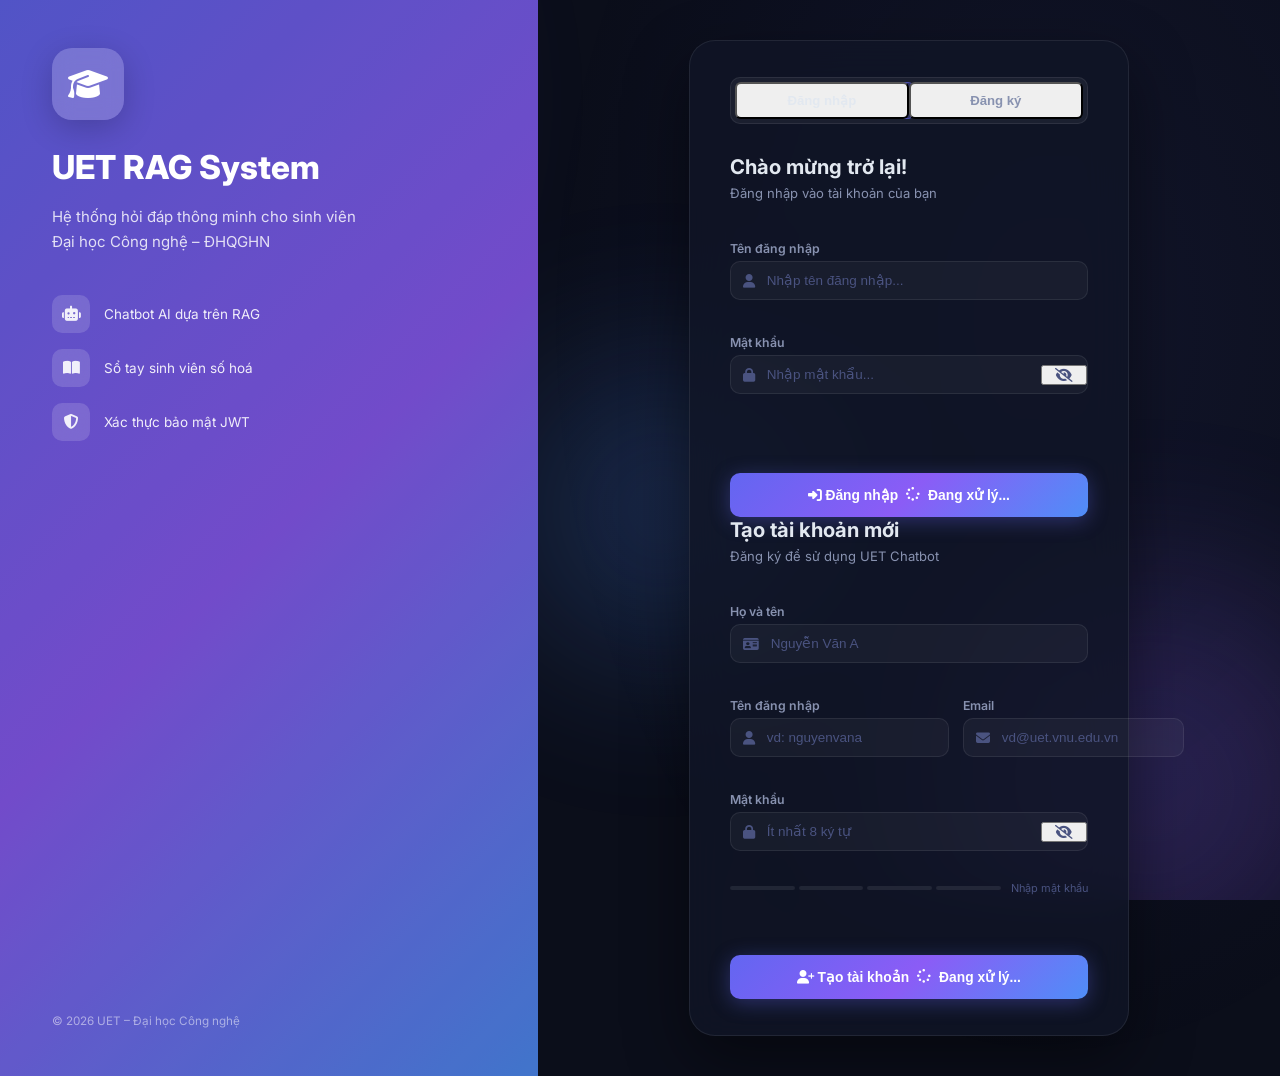
==== frontend-login/src/index.html @ 5ad37680 "feat: implement authentication frontend with login/register forms, Nginx reverse proxy configuration" ====
<!DOCTYPE html>
<html lang="vi">
<head>
    <meta charset="UTF-8">
    <meta name="viewport" content="width=device-width, initial-scale=1.0">
    <meta name="description" content="UET RAG System – Đăng nhập và Đăng ký tài khoản">
    <title>UET RAG System – Đăng nhập</title>

    <link rel="preconnect" href="https://fonts.googleapis.com">
    <link rel="preconnect" href="https://fonts.gstatic.com" crossorigin>
    <link href="https://fonts.googleapis.com/css2?family=Inter:wght@300;400;500;600;700;800&display=swap" rel="stylesheet">
    <link rel="stylesheet" href="https://cdnjs.cloudflare.com/ajax/libs/font-awesome/6.5.0/css/all.min.css">
    <link rel="stylesheet" href="css/style.css">
</head>
<body>

<!-- Background animated blobs -->
<div class="bg-blobs" aria-hidden="true">
    <div class="blob blob-1"></div>
    <div class="blob blob-2"></div>
    <div class="blob blob-3"></div>
</div>

<!-- =========================================================
     MAIN CARD
========================================================= -->
<main class="auth-page">

    <!-- LEFT PANEL – Branding -->
    <div class="brand-panel">
        <div class="brand-content">
            <div class="brand-logo">
                <i class="fas fa-graduation-cap"></i>
            </div>
            <h1 class="brand-title">UET RAG System</h1>
            <p class="brand-desc">
                Hệ thống hỏi đáp thông minh cho sinh viên<br>
                Đại học Công nghệ – ĐHQGHN
            </p>
            <div class="brand-features">
                <div class="feature-item">
                    <i class="fas fa-robot"></i>
                    <span>Chatbot AI dựa trên RAG</span>
                </div>
                <div class="feature-item">
                    <i class="fas fa-book-open"></i>
                    <span>Sổ tay sinh viên số hoá</span>
                </div>
                <div class="feature-item">
                    <i class="fas fa-shield-halved"></i>
                    <span>Xác thực bảo mật JWT</span>
                </div>
            </div>
        </div>
        <div class="brand-footer">
            © 2026 UET – Đại học Công nghệ
        </div>
    </div>

    <!-- RIGHT PANEL – Form -->
    <div class="form-panel">
        <div class="form-card">

            <!-- Tab switcher -->
            <div class="tab-switcher" role="tablist">
                <button class="tab-btn active" id="tabLogin" role="tab" aria-selected="true" data-tab="login">
                    Đăng nhập
                </button>
                <button class="tab-btn" id="tabRegister" role="tab" aria-selected="false" data-tab="register">
                    Đăng ký
                </button>
                <div class="tab-slider" id="tabSlider"></div>
            </div>

            <!-- ===== LOGIN FORM ===== -->
            <form id="loginForm" class="auth-form" novalidate>
                <div class="form-header">
                    <h2>Chào mừng trở lại!</h2>
                    <p>Đăng nhập vào tài khoản của bạn</p>
                </div>

                <div class="form-group" id="lg-username-group">
                    <label for="lgUsername">Tên đăng nhập</label>
                    <div class="input-wrap">
                        <i class="fas fa-user input-icon"></i>
                        <input
                            type="text"
                            id="lgUsername"
                            name="username"
                            placeholder="Nhập tên đăng nhập..."
                            autocomplete="username"
                            required
                        >
                    </div>
                    <span class="field-error" id="lg-username-err"></span>
                </div>

                <div class="form-group" id="lg-password-group">
                    <label for="lgPassword">Mật khẩu</label>
                    <div class="input-wrap">
                        <i class="fas fa-lock input-icon"></i>
                        <input
                            type="password"
                            id="lgPassword"
                            name="password"
                            placeholder="Nhập mật khẩu..."
                            autocomplete="current-password"
                            required
                        >
                        <button type="button" class="toggle-pass" data-target="lgPassword" tabindex="-1">
                            <i class="fas fa-eye-slash"></i>
                        </button>
                    </div>
                    <span class="field-error" id="lg-password-err"></span>
                </div>

                <div id="loginAlert" class="alert-box hidden"></div>

                <button type="submit" class="submit-btn" id="loginBtn">
                    <span class="btn-text">
                        <i class="fas fa-sign-in-alt"></i> Đăng nhập
                    </span>
                    <span class="btn-spinner hidden"><i class="fas fa-spinner fa-spin"></i> Đang xử lý...</span>
                </button>
            </form>

            <!-- ===== REGISTER FORM ===== -->
            <form id="registerForm" class="auth-form hidden" novalidate>
                <div class="form-header">
                    <h2>Tạo tài khoản mới</h2>
                    <p>Đăng ký để sử dụng UET Chatbot</p>
                </div>

                <div class="form-group" id="rg-fullname-group">
                    <label for="rgFullname">Họ và tên</label>
                    <div class="input-wrap">
                        <i class="fas fa-id-card input-icon"></i>
                        <input type="text" id="rgFullname" name="full_name" placeholder="Nguyễn Văn A" required>
                    </div>
                    <span class="field-error" id="rg-fullname-err"></span>
                </div>

                <div class="form-row">
                    <div class="form-group" id="rg-username-group">
                        <label for="rgUsername">Tên đăng nhập</label>
                        <div class="input-wrap">
                            <i class="fas fa-user input-icon"></i>
                            <input type="text" id="rgUsername" name="username" placeholder="vd: nguyenvana" required>
                        </div>
                        <span class="field-error" id="rg-username-err"></span>
                    </div>
                    <div class="form-group" id="rg-email-group">
                        <label for="rgEmail">Email</label>
                        <div class="input-wrap">
                            <i class="fas fa-envelope input-icon"></i>
                            <input type="email" id="rgEmail" name="email" placeholder="vd@uet.vnu.edu.vn" required>
                        </div>
                        <span class="field-error" id="rg-email-err"></span>
                    </div>
                </div>

                <div class="form-group" id="rg-password-group">
                    <label for="rgPassword">Mật khẩu</label>
                    <div class="input-wrap">
                        <i class="fas fa-lock input-icon"></i>
                        <input type="password" id="rgPassword" name="password" placeholder="Ít nhất 8 ký tự" required>
                        <button type="button" class="toggle-pass" data-target="rgPassword" tabindex="-1">
                            <i class="fas fa-eye-slash"></i>
                        </button>
                    </div>
                    <span class="field-error" id="rg-password-err"></span>
                    <div class="password-strength" id="pwStrength">
                        <div class="strength-bars">
                            <div class="bar" id="bar1"></div>
                            <div class="bar" id="bar2"></div>
                            <div class="bar" id="bar3"></div>
                            <div class="bar" id="bar4"></div>
                        </div>
                        <span id="strengthLabel">Nhập mật khẩu</span>
                    </div>
                </div>

                <div id="registerAlert" class="alert-box hidden"></div>

                <button type="submit" class="submit-btn" id="registerBtn">
                    <span class="btn-text">
                        <i class="fas fa-user-plus"></i> Tạo tài khoản
                    </span>
                    <span class="btn-spinner hidden"><i class="fas fa-spinner fa-spin"></i> Đang xử lý...</span>
                </button>
            </form>

        </div><!-- end form-card -->
    </div><!-- end form-panel -->

</main>

<!-- Toast -->
<div id="toastContainer" class="toast-container"></div>

<script type="module" src="js/app.js"></script>
</body>
</html>
---- frontend-login/src/css/style.css ----
/* ==========================================================================
   UET RAG – FRONTEND-LOGIN – STYLE.CSS
   Design: Split-screen, Dark + Glassmorphism, Animated
   ========================================================================== */

:root {
  --bg:          #0b0e1a;
  --surface:     rgba(17,21,38,0.82);
  --accent:      #6366f1;
  --accent-2:    #8b5cf6;
  --accent-glow: rgba(99,102,241,0.28);
  --gradient:    linear-gradient(135deg,#6366f1,#8b5cf6,#4f8ef7);

  --green:  #34d399; --green-bg:  rgba(52,211,153,0.12);
  --red:    #f87171; --red-bg:    rgba(248,113,113,0.12);
  --yellow: #fbbf24; --yellow-bg: rgba(251,191,36,0.12);

  --text:     #e2e8f0;
  --text-sub: #8892b0;
  --text-dim: #4a5380;

  --border:   rgba(255,255,255,0.08);
  --border-f: rgba(99,102,241,0.55);

  --radius:    10px;
  --radius-lg: 18px;
  --radius-xl: 26px;
  --ease: 0.22s cubic-bezier(0.4,0,0.2,1);
  --font: 'Inter', system-ui, sans-serif;
}

*,*::before,*::after { box-sizing:border-box; margin:0; padding:0; }
html { font-size:15px; }
body {
  font-family: var(--font);
  background: var(--bg);
  color: var(--text);
  min-height: 100vh;
  overflow: hidden;
  position: relative;
}

/* ---- BG BLOBS ---- */
.bg-blobs { position:fixed; inset:0; overflow:hidden; z-index:0; pointer-events:none; }
.blob {
  position: absolute; border-radius: 50%;
  filter: blur(90px); opacity: 0.22; animation: blobFloat 12s ease-in-out infinite;
}
.blob-1 { width:520px;height:520px; background:#6366f1; top:-160px; left:-100px; animation-delay:0s; }
.blob-2 { width:420px;height:420px; background:#8b5cf6; bottom:-100px; right:-80px; animation-delay:-4s; }
.blob-3 { width:300px;height:300px; background:#4f8ef7; top:40%; left:40%; animation-delay:-8s; }

/* ---- LAYOUT ---- */
.auth-page {
  position: relative; z-index: 1;
  display: flex; min-height: 100vh;
}

/* ---- BRAND PANEL (LEFT) ---- */
.brand-panel {
  width: 42%; background: var(--gradient);
  display: flex; flex-direction: column; justify-content: space-between;
  padding: 48px 52px;
  position: relative; overflow: hidden;
}
.brand-panel::after {
  content: ''; position:absolute; inset:0;
  background: rgba(0,0,0,0.18);
}
.brand-content, .brand-footer { position:relative; z-index:1; }

.brand-logo {
  width:72px; height:72px; border-radius:20px;
  background: rgba(255,255,255,0.2);
  backdrop-filter: blur(10px);
  display: flex; align-items:center; justify-content:center;
  font-size:32px; color:#fff; margin-bottom:28px;
  box-shadow: 0 8px 32px rgba(0,0,0,0.2);
  animation: floatBob 3.5s ease-in-out infinite;
}
.brand-title {
  font-size:2.2rem; font-weight:800; color:#fff;
  line-height:1.2; margin-bottom:16px;
}
.brand-desc {
  color: rgba(255,255,255,0.82); font-size:1rem; line-height:1.7; margin-bottom:40px;
}

.brand-features { display:flex; flex-direction:column; gap:16px; }
.feature-item {
  display:flex; align-items:center; gap:14px;
  color:rgba(255,255,255,0.9); font-size:.9rem;
}
.feature-item i {
  width:38px; height:38px; border-radius:var(--radius);
  background:rgba(255,255,255,0.15); backdrop-filter:blur(8px);
  display:flex; align-items:center; justify-content:center;
  font-size:15px; flex-shrink:0;
}

.brand-footer { color:rgba(255,255,255,0.5); font-size:.78rem; }

/* ---- FORM PANEL (RIGHT) ---- */
.form-panel {
  flex:1; display:flex; align-items:center; justify-content:center;
  padding:40px 32px; overflow-y:auto;
  background: radial-gradient(ellipse at 70% 30%, rgba(99,102,241,0.08) 0%, transparent 70%);
}

.form-card {
  width:100%; max-width:440px;
  background: var(--surface);
  backdrop-filter: blur(20px);
  border:1px solid var(--border);
  border-radius:var(--radius-xl);
  padding:36px 40px;
  box-shadow: 0 24px 64px rgba(0,0,0,0.45);
  animation: slideInRight 0.5s cubic-bezier(0.4,0,0.2,1) both;
}

/* ---- TAB SWITCHER ---- */
.tab-switcher {
  display:flex; position:relative;
  background:rgba(255,255,255,0.05);
  border:1px solid var(--border);
  border-radius:var(--radius);
  padding:4px; margin-bottom:30px; overflow:hidden;
}
.tab-btn {
  flex:1; padding:9px; font-size:.88rem; font-weight:600;
  color:var(--text-sub); border-radius:6px; position:relative; z-index:1;
  transition:color var(--ease);
}
.tab-btn.active { color:var(--text); }
.tab-slider {
  position:absolute; top:4px; bottom:4px;
  background: rgba(99,102,241,0.25);
  border:1px solid var(--border-f);
  border-radius:6px;
  transition:left var(--ease), width var(--ease);
}

/* ---- FORM HEADER ---- */
.form-header { margin-bottom:24px; }
.form-header h2 { font-size:1.35rem; font-weight:700; margin-bottom:6px; }
.form-header p  { color:var(--text-sub); font-size:.87rem; }

/* ---- FORM GROUPS ---- */
.auth-form { display:flex; flex-direction:column; gap:16px; }
.form-row  { display:grid; grid-template-columns:1fr 1fr; gap:14px; }

.form-group { display:flex; flex-direction:column; gap:5px; }
.form-group label { font-size:.82rem; font-weight:600; color:var(--text-sub); }

.input-wrap {
  display:flex; align-items:center; position:relative;
  background: rgba(255,255,255,0.04);
  border:1px solid var(--border);
  border-radius:var(--radius); overflow:hidden;
  transition:border-color var(--ease), box-shadow var(--ease);
}
.input-wrap:focus-within {
  border-color:var(--border-f);
  box-shadow:0 0 0 3px rgba(99,102,241,0.18);
}
.input-wrap.error { border-color:rgba(248,113,113,0.6); }
.input-wrap.error:focus-within { box-shadow:0 0 0 3px rgba(248,113,113,0.15); }

.input-icon { padding:0 12px; color:var(--text-dim); font-size:14px; flex-shrink:0; }

.input-wrap input {
  flex:1; background:none; border:none; outline:none;
  color:var(--text); font-size:.9rem; padding:11px 12px 11px 0;
}
.input-wrap input::placeholder { color:var(--text-dim); }

.toggle-pass {
  padding:0 12px; color:var(--text-dim); font-size:14px;
  transition:color var(--ease); flex-shrink:0;
}
.toggle-pass:hover { color:var(--text-sub); }

.field-error { font-size:.75rem; color:var(--red); min-height:14px; }

/* ---- ALERT BOX ---- */
.alert-box {
  display:flex; align-items:flex-start; gap:10px;
  padding:12px 16px; border-radius:var(--radius); font-size:.85rem; line-height:1.5;
}
.alert-box.alert-error   { background:var(--red-bg);    border:1px solid rgba(248,113,113,0.3); color:var(--red); }
.alert-box.alert-success { background:var(--green-bg);  border:1px solid rgba(52,211,153,0.3);  color:var(--green); }
.alert-box.alert-info    { background:rgba(99,102,241,0.1); border:1px solid var(--border-f); color:#a5b4fc; }
.alert-box i { font-size:1rem; flex-shrink:0; margin-top:2px; }

/* ---- PASSWORD STRENGTH ---- */
.password-strength { display:flex; align-items:center; gap:10px; margin-top:6px; }
.strength-bars { display:flex; gap:4px; flex:1; }
.bar {
  flex:1; height:4px; border-radius:4px;
  background:var(--border); transition:background 0.3s;
}
.bar.weak   { background:#f87171; }
.bar.fair   { background:#fb923c; }
.bar.good   { background:#fbbf24; }
.bar.strong { background:#34d399; }
#strengthLabel { font-size:.73rem; color:var(--text-dim); white-space:nowrap; }

/* ---- SUBMIT BUTTON ---- */
.submit-btn {
  display:flex; align-items:center; justify-content:center; gap:8px;
  background: var(--gradient);
  color:#fff; font-weight:700; font-size:.92rem;
  padding:14px; border-radius:var(--radius);
  border:none; cursor:pointer; width:100%; margin-top:4px;
  box-shadow:0 4px 20px rgba(99,102,241,0.35);
  transition:opacity var(--ease), transform var(--ease), box-shadow var(--ease);
}
.submit-btn:hover:not(:disabled) {
  opacity:.9; transform:translateY(-2px);
  box-shadow:0 8px 28px rgba(99,102,241,0.4);
}
.submit-btn:disabled { opacity:.45; cursor:not-allowed; transform:none; }
.btn-spinner { display:flex; align-items:center; gap:8px; }

/* ---- REDIRECT OVERLAY ---- */
.redirect-overlay {
  position:fixed; inset:0; z-index:999;
  background:var(--bg);
  display:flex; flex-direction:column; align-items:center; justify-content:center; gap:20px;
  animation:fadeIn .3s ease both;
}
.redirect-overlay .rd-icon {
  width:80px; height:80px; border-radius:50%;
  background: var(--gradient);
  display:flex; align-items:center; justify-content:center;
  font-size:34px; color:#fff;
  box-shadow:0 0 40px rgba(99,102,241,0.4);
  animation:popIn .4s cubic-bezier(0.34,1.56,0.64,1) both;
}
.redirect-overlay h3 { font-size:1.2rem; font-weight:700; }
.redirect-overlay p  { color:var(--text-sub); font-size:.9rem; }

/* ---- TOAST ---- */
.toast-container{position:fixed;top:20px;right:20px;display:flex;flex-direction:column;gap:8px;z-index:9999;max-width:340px;width:90%;}
.toast{
  display:flex;align-items:center;gap:12px;padding:13px 18px;
  border-radius:var(--radius);background:rgba(17,21,38,0.95);border:1px solid var(--border);
  box-shadow:0 8px 32px rgba(0,0,0,0.5);animation:slideIn .3s ease both;font-size:.86rem;
}
.toast-success{border-color:rgba(52,211,153,.4);}
.toast-error{border-color:rgba(248,113,113,.4);}
.toast-success i{color:var(--green);}
.toast-error i{color:var(--red);}
.toast-out{animation:slideOut .3s ease forwards;}

/* ---- ANIMATIONS ---- */
@keyframes blobFloat   { 0%,100%{transform:translate(0,0) scale(1)} 50%{transform:translate(30px,-20px) scale(1.08)} }
@keyframes floatBob    { 0%,100%{transform:translateY(0)} 50%{transform:translateY(-10px)} }
@keyframes slideInRight{ from{opacity:0;transform:translateX(30px)} to{opacity:1;transform:translateX(0)} }
@keyframes fadeIn      { from{opacity:0} to{opacity:1} }
@keyframes popIn       { from{opacity:0;transform:scale(0.5)} to{opacity:1;transform:scale(1)} }
@keyframes slideIn     { from{opacity:0;transform:translateX(36px)} to{opacity:1;transform:translateX(0)} }
@keyframes slideOut    { to{opacity:0;transform:translateX(36px)} }

/* ---- RESPONSIVE ---- */
@media(max-width:800px){
  .auth-page { flex-direction:column; overflow:auto; }
  .brand-panel { width:100%; padding:36px 28px 32px; }
  .brand-features { flex-direction:row; flex-wrap:wrap; }
  .form-panel { padding:28px 16px 40px; }
  .form-card  { padding:28px 24px; }
  .form-row   { grid-template-columns:1fr; }
  body { overflow:auto; }
}
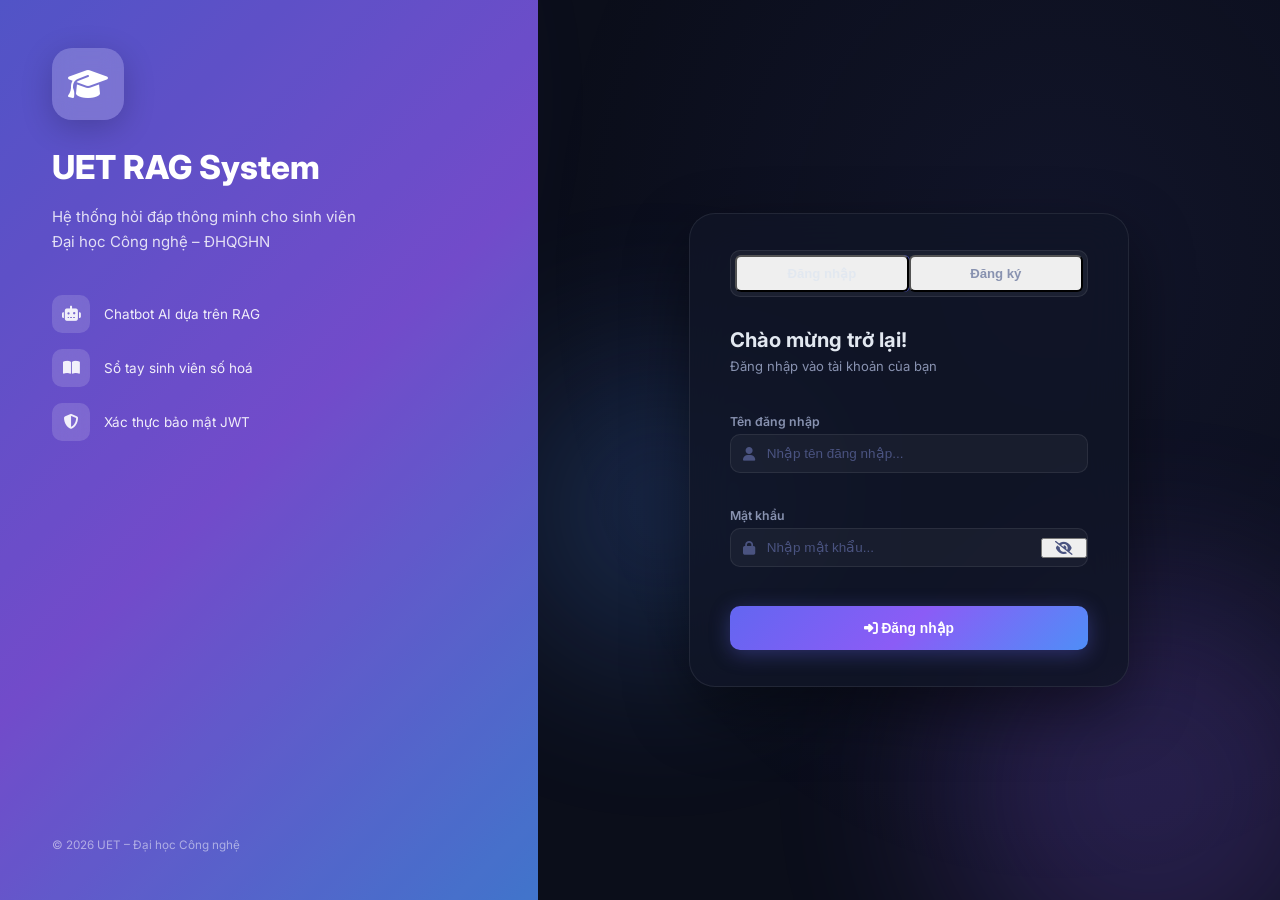
==== commit 38015bed: "feat: implement universal logout, force storage cleanup, update API/port configurations, and optimiz" ====
--- a/frontend-login/src/index.html
+++ b/frontend-login/src/index.html
@@ -125,7 +125,7 @@
             </form>
 
             <!-- ===== REGISTER FORM ===== -->
-            <form id="registerForm" class="auth-form hidden" novalidate>
+            <form id="registerForm" class="auth-form" style="display:none" novalidate>
                 <div class="form-header">
                     <h2>Tạo tài khoản mới</h2>
                     <p>Đăng ký để sử dụng UET Chatbot</p>
@@ -198,6 +198,6 @@
 <!-- Toast -->
 <div id="toastContainer" class="toast-container"></div>
 
-<script type="module" src="js/app.js"></script>
+<script type="module" src="js/app.js?v=1.0.3"></script>
 </body>
 </html>
--- a/frontend-login/src/css/style.css
+++ b/frontend-login/src/css/style.css
@@ -28,6 +28,9 @@
   --ease: 0.22s cubic-bezier(0.4,0,0.2,1);
   --font: 'Inter', system-ui, sans-serif;
 }
+
+/* Global hidden utility */
+.hidden { display: none !important; }
 
 *,*::before,*::after { box-sizing:border-box; margin:0; padding:0; }
 html { font-size:15px; }
@@ -116,6 +119,7 @@
   padding:36px 40px;
   box-shadow: 0 24px 64px rgba(0,0,0,0.45);
   animation: slideInRight 0.5s cubic-bezier(0.4,0,0.2,1) both;
+  overflow: hidden;
 }
 
 /* ---- TAB SWITCHER ---- */
@@ -138,6 +142,7 @@
   border:1px solid var(--border-f);
   border-radius:6px;
   transition:left var(--ease), width var(--ease);
+  z-index: 0; /* tab-btn (z-index:1) phủ lên trên slider */
 }
 
 /* ---- FORM HEADER ---- */
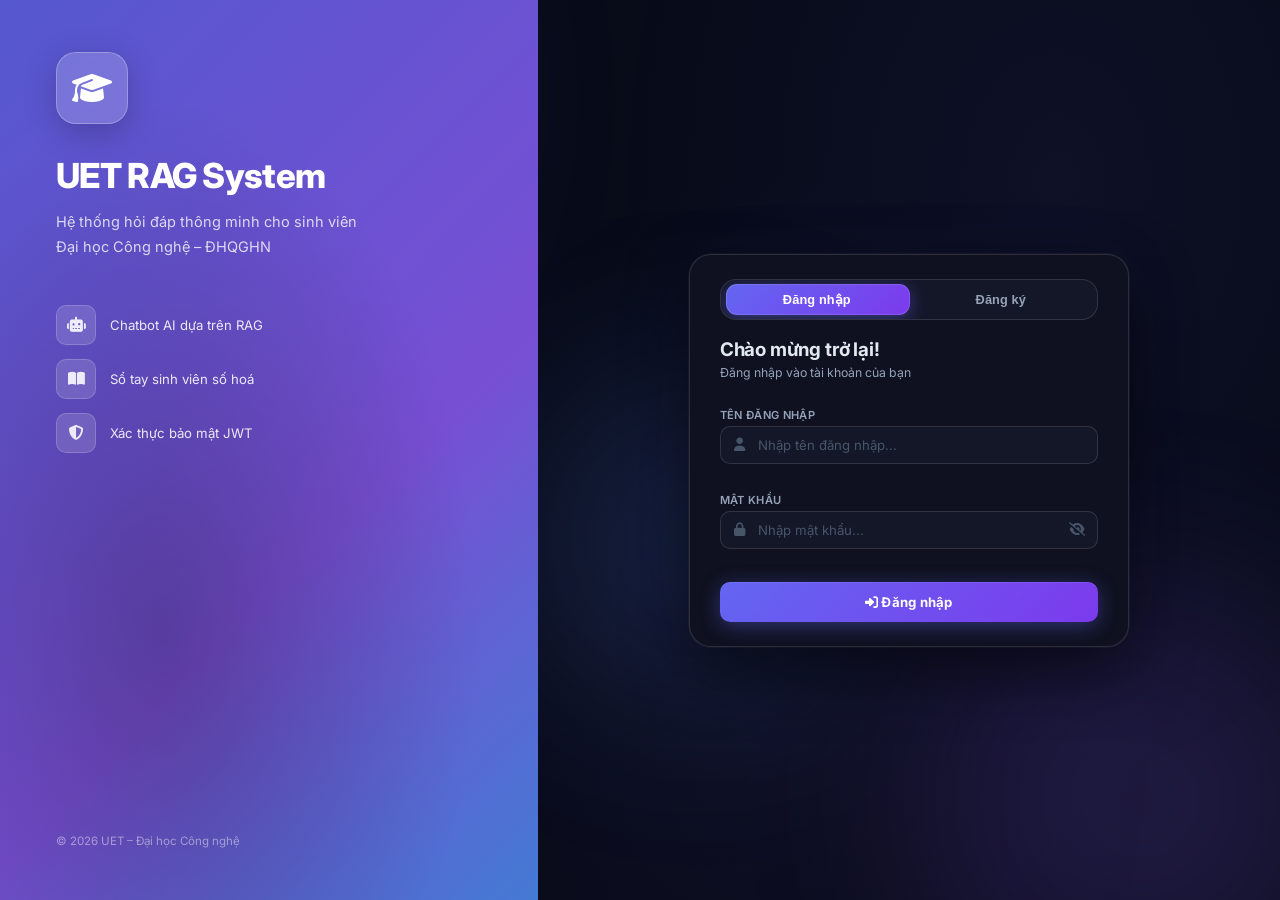
==== commit 1cc00afa: "feat: add password confirmation, session deletion UI, lazy-loaded reranker, and improved logout hand" ====
--- a/frontend-login/src/index.html
+++ b/frontend-login/src/index.html
@@ -10,7 +10,7 @@
     <link rel="preconnect" href="https://fonts.gstatic.com" crossorigin>
     <link href="https://fonts.googleapis.com/css2?family=Inter:wght@300;400;500;600;700;800&display=swap" rel="stylesheet">
     <link rel="stylesheet" href="https://cdnjs.cloudflare.com/ajax/libs/font-awesome/6.5.0/css/all.min.css">
-    <link rel="stylesheet" href="css/style.css">
+    <link rel="stylesheet" href="css/style.css?v=1.0.6">
 </head>
 <body>
 
@@ -140,23 +140,22 @@
                     <span class="field-error" id="rg-fullname-err"></span>
                 </div>
 
-                <div class="form-row">
-                    <div class="form-group" id="rg-username-group">
-                        <label for="rgUsername">Tên đăng nhập</label>
-                        <div class="input-wrap">
-                            <i class="fas fa-user input-icon"></i>
-                            <input type="text" id="rgUsername" name="username" placeholder="vd: nguyenvana" required>
-                        </div>
-                        <span class="field-error" id="rg-username-err"></span>
-                    </div>
-                    <div class="form-group" id="rg-email-group">
-                        <label for="rgEmail">Email</label>
-                        <div class="input-wrap">
-                            <i class="fas fa-envelope input-icon"></i>
-                            <input type="email" id="rgEmail" name="email" placeholder="vd@uet.vnu.edu.vn" required>
-                        </div>
-                        <span class="field-error" id="rg-email-err"></span>
-                    </div>
+                <div class="form-group" id="rg-username-group">
+                    <label for="rgUsername">Tên đăng nhập</label>
+                    <div class="input-wrap">
+                        <i class="fas fa-user input-icon"></i>
+                        <input type="text" id="rgUsername" name="username" placeholder="vd: nguyenvana" required>
+                    </div>
+                    <span class="field-error" id="rg-username-err"></span>
+                </div>
+
+                <div class="form-group" id="rg-email-group">
+                    <label for="rgEmail">Email</label>
+                    <div class="input-wrap">
+                        <i class="fas fa-envelope input-icon"></i>
+                        <input type="email" id="rgEmail" name="email" placeholder="vd@uet.vnu.edu.vn" required>
+                    </div>
+                    <span class="field-error" id="rg-email-err"></span>
                 </div>
 
                 <div class="form-group" id="rg-password-group">
@@ -180,6 +179,18 @@
                     </div>
                 </div>
 
+                <div class="form-group" id="rg-confirm-password-group">
+                    <label for="rgConfirmPassword">Nhập lại mật khẩu</label>
+                    <div class="input-wrap">
+                        <i class="fas fa-key input-icon"></i>
+                        <input type="password" id="rgConfirmPassword" name="confirm_password" placeholder="Nhập lại mật khẩu để xác nhận" required>
+                        <button type="button" class="toggle-pass" data-target="rgConfirmPassword" tabindex="-1">
+                            <i class="fas fa-eye-slash"></i>
+                        </button>
+                    </div>
+                    <span class="field-error" id="rg-confirm-password-err"></span>
+                </div>
+
                 <div id="registerAlert" class="alert-box hidden"></div>
 
                 <button type="submit" class="submit-btn" id="registerBtn">
@@ -198,6 +209,6 @@
 <!-- Toast -->
 <div id="toastContainer" class="toast-container"></div>
 
-<script type="module" src="js/app.js?v=1.0.3"></script>
+<script type="module" src="js/app.js?v=1.0.7"></script>
 </body>
 </html>
--- a/frontend-login/src/css/style.css
+++ b/frontend-login/src/css/style.css
@@ -1,39 +1,51 @@
 /* ==========================================================================
-   UET RAG – FRONTEND-LOGIN – STYLE.CSS
-   Design: Split-screen, Dark + Glassmorphism, Animated
+   UET RAG – FRONTEND-LOGIN – STYLE.CSS  v2.0
+   Design: Split-screen · Deep Dark · Indigo-Purple Accent · Glassmorphism
    ========================================================================== */
 
 :root {
-  --bg:          #0b0e1a;
-  --surface:     rgba(17,21,38,0.82);
-  --accent:      #6366f1;
-  --accent-2:    #8b5cf6;
-  --accent-glow: rgba(99,102,241,0.28);
-  --gradient:    linear-gradient(135deg,#6366f1,#8b5cf6,#4f8ef7);
-
-  --green:  #34d399; --green-bg:  rgba(52,211,153,0.12);
-  --red:    #f87171; --red-bg:    rgba(248,113,113,0.12);
-  --yellow: #fbbf24; --yellow-bg: rgba(251,191,36,0.12);
-
-  --text:     #e2e8f0;
-  --text-sub: #8892b0;
-  --text-dim: #4a5380;
-
-  --border:   rgba(255,255,255,0.08);
-  --border-f: rgba(99,102,241,0.55);
-
-  --radius:    10px;
-  --radius-lg: 18px;
-  --radius-xl: 26px;
-  --ease: 0.22s cubic-bezier(0.4,0,0.2,1);
-  --font: 'Inter', system-ui, sans-serif;
-}
-
-/* Global hidden utility */
+  /* Core palette */
+  --bg:           #080b18;
+  --surface:      #0f1120;
+  --surface-2:    #141728;
+
+  /* Accent */
+  --accent:       #6366f1;
+  --accent-2:     #8b5cf6;
+  --accent-3:     #4f8ef7;
+  --gradient:     linear-gradient(135deg, #6366f1 0%, #8b5cf6 60%, #4f8ef7 100%);
+  --gradient-btn: linear-gradient(135deg, #6366f1, #7c3aed);
+  --accent-glow:  rgba(99, 102, 241, 0.30);
+
+  /* Status */
+  --green:      #34d399; --green-bg:  rgba(52, 211, 153, 0.10);
+  --red:        #f87171; --red-bg:    rgba(248, 113, 113, 0.10);
+  --yellow:     #fbbf24; --yellow-bg: rgba(251, 191, 36, 0.10);
+
+  /* Text */
+  --text:       #e2e8f0;
+  --text-sub:   #94a3b8;
+  --text-dim:   #475569;
+
+  /* Borders */
+  --border:     rgba(255, 255, 255, 0.07);
+  --border-2:   rgba(255, 255, 255, 0.12);
+  --border-f:   rgba(99, 102, 241, 0.60);
+
+  /* Shape */
+  --radius:     10px;
+  --radius-lg:  16px;
+  --radius-xl:  22px;
+  --ease:       0.22s cubic-bezier(0.4, 0, 0.2, 1);
+  --font:       'Inter', system-ui, sans-serif;
+}
+
+/* ──────────────────────────────────────────────────────────── */
 .hidden { display: none !important; }
 
-*,*::before,*::after { box-sizing:border-box; margin:0; padding:0; }
-html { font-size:15px; }
+*, *::before, *::after { box-sizing: border-box; margin: 0; padding: 0; }
+html { font-size: 15px; }
+
 body {
   font-family: var(--font);
   background: var(--bg);
@@ -43,237 +55,350 @@
   position: relative;
 }
 
-/* ---- BG BLOBS ---- */
-.bg-blobs { position:fixed; inset:0; overflow:hidden; z-index:0; pointer-events:none; }
+/* ── BG BLOBS ───────────────────────────────────────────────── */
+.bg-blobs { position: fixed; inset: 0; overflow: hidden; z-index: 0; pointer-events: none; }
 .blob {
   position: absolute; border-radius: 50%;
-  filter: blur(90px); opacity: 0.22; animation: blobFloat 12s ease-in-out infinite;
-}
-.blob-1 { width:520px;height:520px; background:#6366f1; top:-160px; left:-100px; animation-delay:0s; }
-.blob-2 { width:420px;height:420px; background:#8b5cf6; bottom:-100px; right:-80px; animation-delay:-4s; }
-.blob-3 { width:300px;height:300px; background:#4f8ef7; top:40%; left:40%; animation-delay:-8s; }
-
-/* ---- LAYOUT ---- */
+  filter: blur(100px); opacity: 0.18;
+  animation: blobFloat 14s ease-in-out infinite;
+}
+.blob-1 { width: 560px; height: 560px; background: #6366f1; top: -180px; left: -120px; animation-delay: 0s; }
+.blob-2 { width: 440px; height: 440px; background: #8b5cf6; bottom: -120px; right: -80px;  animation-delay: -5s; }
+.blob-3 { width: 320px; height: 320px; background: #4f8ef7; top: 42%; left: 42%; animation-delay: -10s; }
+
+/* ── LAYOUT ─────────────────────────────────────────────────── */
 .auth-page {
   position: relative; z-index: 1;
   display: flex; min-height: 100vh;
 }
 
-/* ---- BRAND PANEL (LEFT) ---- */
+/* ── BRAND PANEL (LEFT) ─────────────────────────────────────── */
 .brand-panel {
-  width: 42%; background: var(--gradient);
+  width: 42%;
+  background: var(--gradient);
   display: flex; flex-direction: column; justify-content: space-between;
-  padding: 48px 52px;
+  padding: 52px 56px;
   position: relative; overflow: hidden;
 }
+.brand-panel::before {
+  content: '';
+  position: absolute; inset: 0;
+  background: radial-gradient(ellipse at 30% 70%, rgba(0,0,0,0.25) 0%, transparent 60%);
+}
 .brand-panel::after {
-  content: ''; position:absolute; inset:0;
-  background: rgba(0,0,0,0.18);
-}
-.brand-content, .brand-footer { position:relative; z-index:1; }
+  content: '';
+  position: absolute; inset: 0;
+  background: rgba(0, 0, 0, 0.14);
+}
+.brand-content, .brand-footer { position: relative; z-index: 1; }
 
 .brand-logo {
-  width:72px; height:72px; border-radius:20px;
-  background: rgba(255,255,255,0.2);
-  backdrop-filter: blur(10px);
-  display: flex; align-items:center; justify-content:center;
-  font-size:32px; color:#fff; margin-bottom:28px;
-  box-shadow: 0 8px 32px rgba(0,0,0,0.2);
+  width: 72px; height: 72px; border-radius: 20px;
+  background: rgba(255, 255, 255, 0.18);
+  backdrop-filter: blur(12px);
+  border: 1px solid rgba(255, 255, 255, 0.25);
+  display: flex; align-items: center; justify-content: center;
+  font-size: 32px; color: #fff; margin-bottom: 32px;
+  box-shadow: 0 8px 32px rgba(0, 0, 0, 0.22);
   animation: floatBob 3.5s ease-in-out infinite;
 }
 .brand-title {
-  font-size:2.2rem; font-weight:800; color:#fff;
-  line-height:1.2; margin-bottom:16px;
+  font-size: 2.3rem; font-weight: 800; color: #fff;
+  line-height: 1.15; margin-bottom: 14px;
+  letter-spacing: -0.02em;
 }
 .brand-desc {
-  color: rgba(255,255,255,0.82); font-size:1rem; line-height:1.7; margin-bottom:40px;
-}
-
-.brand-features { display:flex; flex-direction:column; gap:16px; }
+  color: rgba(255, 255, 255, 0.78);
+  font-size: 0.97rem; line-height: 1.75; margin-bottom: 44px;
+}
+
+.brand-features { display: flex; flex-direction: column; gap: 14px; }
 .feature-item {
-  display:flex; align-items:center; gap:14px;
-  color:rgba(255,255,255,0.9); font-size:.9rem;
+  display: flex; align-items: center; gap: 14px;
+  color: rgba(255, 255, 255, 0.88); font-size: 0.88rem;
 }
 .feature-item i {
-  width:38px; height:38px; border-radius:var(--radius);
-  background:rgba(255,255,255,0.15); backdrop-filter:blur(8px);
-  display:flex; align-items:center; justify-content:center;
-  font-size:15px; flex-shrink:0;
-}
-
-.brand-footer { color:rgba(255,255,255,0.5); font-size:.78rem; }
-
-/* ---- FORM PANEL (RIGHT) ---- */
+  width: 40px; height: 40px; border-radius: var(--radius);
+  background: rgba(255, 255, 255, 0.14);
+  backdrop-filter: blur(8px);
+  border: 1px solid rgba(255, 255, 255, 0.18);
+  display: flex; align-items: center; justify-content: center;
+  font-size: 15px; flex-shrink: 0;
+}
+.brand-footer { color: rgba(255, 255, 255, 0.45); font-size: 0.77rem; }
+
+/* ── FORM PANEL (RIGHT) ─────────────────────────────────────── */
 .form-panel {
-  flex:1; display:flex; align-items:center; justify-content:center;
-  padding:40px 32px; overflow-y:auto;
-  background: radial-gradient(ellipse at 70% 30%, rgba(99,102,241,0.08) 0%, transparent 70%);
+  flex: 1;
+  display: flex; flex-direction: column;
+  padding: 24px 20px; overflow-y: auto;
+  height: 100vh;
+  background:
+    radial-gradient(ellipse at 70% 20%, rgba(99, 102, 241, 0.07) 0%, transparent 60%),
+    radial-gradient(ellipse at 30% 80%, rgba(139, 92, 246, 0.05) 0%, transparent 55%);
+}
+
+.form-panel::-webkit-scrollbar {
+  width: 6px;
+}
+.form-panel::-webkit-scrollbar-track {
+  background: rgba(0, 0, 0, 0.15);
+}
+.form-panel::-webkit-scrollbar-thumb {
+  background: rgba(99, 102, 241, 0.4);
+  border-radius: 4px;
+}
+.form-panel::-webkit-scrollbar-thumb:hover {
+  background: rgba(99, 102, 241, 0.7);
 }
 
 .form-card {
-  width:100%; max-width:440px;
+  width: 100%; max-width: 440px;
+  margin: auto;
   background: var(--surface);
-  backdrop-filter: blur(20px);
-  border:1px solid var(--border);
-  border-radius:var(--radius-xl);
-  padding:36px 40px;
-  box-shadow: 0 24px 64px rgba(0,0,0,0.45);
-  animation: slideInRight 0.5s cubic-bezier(0.4,0,0.2,1) both;
+  border: 1px solid var(--border-2);
+  border-radius: var(--radius-xl);
+  padding: 24px 30px;
+  box-shadow:
+    0 0 0 1px rgba(255, 255, 255, 0.04),
+    0 24px 60px rgba(0, 0, 0, 0.55),
+    0 0 80px rgba(99, 102, 241, 0.04);
+  animation: slideInRight 0.5s cubic-bezier(0.4, 0, 0.2, 1) both;
+}
+
+/* ── TAB SWITCHER ───────────────────────────────────────────── */
+.tab-switcher {
+  display: flex; position: relative;
+  background: var(--surface-2);
+  border: 1px solid var(--border-2);
+  border-radius: var(--radius-lg);
+  padding: 4px;
+  margin-bottom: 18px;
   overflow: hidden;
 }
 
-/* ---- TAB SWITCHER ---- */
-.tab-switcher {
-  display:flex; position:relative;
-  background:rgba(255,255,255,0.05);
-  border:1px solid var(--border);
-  border-radius:var(--radius);
-  padding:4px; margin-bottom:30px; overflow:hidden;
-}
 .tab-btn {
-  flex:1; padding:9px; font-size:.88rem; font-weight:600;
-  color:var(--text-sub); border-radius:6px; position:relative; z-index:1;
-  transition:color var(--ease);
-}
-.tab-btn.active { color:var(--text); }
+  flex: 1;
+  padding: 8px 14px;
+  font-size: 0.85rem;
+  font-weight: 600;
+  color: var(--text-sub);
+  background: transparent;
+  border: none;
+  outline: none;
+  cursor: pointer;
+  border-radius: 11px;
+  position: relative;
+  z-index: 1;
+  transition: color var(--ease);
+  letter-spacing: 0.01em;
+}
+.tab-btn:hover {
+  color: var(--text);
+}
+.tab-btn.active {
+  color: #ffffff;
+}
+
 .tab-slider {
-  position:absolute; top:4px; bottom:4px;
-  background: rgba(99,102,241,0.25);
-  border:1px solid var(--border-f);
-  border-radius:6px;
-  transition:left var(--ease), width var(--ease);
-  z-index: 0; /* tab-btn (z-index:1) phủ lên trên slider */
-}
-
-/* ---- FORM HEADER ---- */
-.form-header { margin-bottom:24px; }
-.form-header h2 { font-size:1.35rem; font-weight:700; margin-bottom:6px; }
-.form-header p  { color:var(--text-sub); font-size:.87rem; }
-
-/* ---- FORM GROUPS ---- */
-.auth-form { display:flex; flex-direction:column; gap:16px; }
-.form-row  { display:grid; grid-template-columns:1fr 1fr; gap:14px; }
-
-.form-group { display:flex; flex-direction:column; gap:5px; }
-.form-group label { font-size:.82rem; font-weight:600; color:var(--text-sub); }
+  position: absolute;
+  top: 4px; bottom: 4px;
+  background: var(--gradient-btn);
+  border-radius: 11px;
+  transition: left var(--ease), width var(--ease);
+  z-index: 0;
+  box-shadow:
+    0 0 0 1px rgba(255, 255, 255, 0.12) inset,
+    0 4px 18px rgba(99, 102, 241, 0.45);
+}
+
+/* ── FORM HEADER ────────────────────────────────────────────── */
+.form-header { margin-bottom: 16px; }
+.form-header h2 {
+  font-size: 1.25rem; font-weight: 700;
+  margin-bottom: 4px; letter-spacing: -0.01em;
+  color: var(--text);
+}
+.form-header p  { color: var(--text-sub); font-size: 0.82rem; }
+
+/* ── FORM GROUPS ────────────────────────────────────────────── */
+.auth-form { display: flex; flex-direction: column; gap: 12px; }
+.form-row  { display: grid; grid-template-columns: 1fr 1fr; gap: 14px; }
+
+.form-group { display: flex; flex-direction: column; gap: 4px; }
+.form-group label {
+  font-size: 0.74rem; font-weight: 600;
+  color: var(--text-sub);
+  letter-spacing: 0.03em;
+  text-transform: uppercase;
+}
 
 .input-wrap {
-  display:flex; align-items:center; position:relative;
-  background: rgba(255,255,255,0.04);
-  border:1px solid var(--border);
-  border-radius:var(--radius); overflow:hidden;
-  transition:border-color var(--ease), box-shadow var(--ease);
+  display: flex; align-items: center; position: relative;
+  background: var(--surface-2);
+  border: 1px solid var(--border-2);
+  border-radius: var(--radius);
+  overflow: hidden;
+  transition: border-color var(--ease), box-shadow var(--ease), background var(--ease);
+}
+.input-wrap:hover {
+  border-color: rgba(255, 255, 255, 0.16);
 }
 .input-wrap:focus-within {
-  border-color:var(--border-f);
-  box-shadow:0 0 0 3px rgba(99,102,241,0.18);
-}
-.input-wrap.error { border-color:rgba(248,113,113,0.6); }
-.input-wrap.error:focus-within { box-shadow:0 0 0 3px rgba(248,113,113,0.15); }
-
-.input-icon { padding:0 12px; color:var(--text-dim); font-size:14px; flex-shrink:0; }
+  border-color: var(--border-f);
+  background: rgba(15, 17, 32, 0.95);
+  box-shadow:
+    0 0 0 3px rgba(99, 102, 241, 0.18),
+    0 2px 8px rgba(0, 0, 0, 0.3);
+}
+.input-wrap.error { border-color: rgba(248, 113, 113, 0.55); }
+.input-wrap.error:focus-within {
+  box-shadow: 0 0 0 3px rgba(248, 113, 113, 0.15);
+}
+
+.input-icon {
+  padding: 0 13px;
+  color: var(--text-dim);
+  font-size: 13px;
+  flex-shrink: 0;
+  transition: color var(--ease);
+}
+.input-wrap:focus-within .input-icon { color: var(--accent); }
 
 .input-wrap input {
-  flex:1; background:none; border:none; outline:none;
-  color:var(--text); font-size:.9rem; padding:11px 12px 11px 0;
-}
-.input-wrap input::placeholder { color:var(--text-dim); }
+  flex: 1; background: none; border: none; outline: none;
+  color: var(--text);
+  font-size: 0.88rem;
+  font-family: var(--font);
+  padding: 10px 12px 10px 0;
+}
+.input-wrap input::placeholder { color: var(--text-dim); }
 
 .toggle-pass {
-  padding:0 12px; color:var(--text-dim); font-size:14px;
-  transition:color var(--ease); flex-shrink:0;
-}
-.toggle-pass:hover { color:var(--text-sub); }
-
-.field-error { font-size:.75rem; color:var(--red); min-height:14px; }
-
-/* ---- ALERT BOX ---- */
+  background: transparent;
+  border: none;
+  outline: none;
+  cursor: pointer;
+  padding: 0 12px;
+  color: var(--text-dim);
+  font-size: 13px;
+  display: flex;
+  align-items: center;
+  justify-content: center;
+  height: 100%;
+  transition: color var(--ease);
+  flex-shrink: 0;
+}
+.toggle-pass:hover { color: var(--text); }
+
+.field-error { font-size: 0.72rem; color: var(--red); min-height: 12px; margin-top: 1px; }
+
+/* ── ALERT BOX ──────────────────────────────────────────────── */
 .alert-box {
-  display:flex; align-items:flex-start; gap:10px;
-  padding:12px 16px; border-radius:var(--radius); font-size:.85rem; line-height:1.5;
-}
-.alert-box.alert-error   { background:var(--red-bg);    border:1px solid rgba(248,113,113,0.3); color:var(--red); }
-.alert-box.alert-success { background:var(--green-bg);  border:1px solid rgba(52,211,153,0.3);  color:var(--green); }
-.alert-box.alert-info    { background:rgba(99,102,241,0.1); border:1px solid var(--border-f); color:#a5b4fc; }
-.alert-box i { font-size:1rem; flex-shrink:0; margin-top:2px; }
-
-/* ---- PASSWORD STRENGTH ---- */
-.password-strength { display:flex; align-items:center; gap:10px; margin-top:6px; }
-.strength-bars { display:flex; gap:4px; flex:1; }
+  display: flex; align-items: flex-start; gap: 10px;
+  padding: 10px 14px;
+  border-radius: var(--radius);
+  font-size: 0.82rem; line-height: 1.5;
+}
+.alert-box.alert-error   { background: var(--red-bg);    border: 1px solid rgba(248,113,113,0.28); color: var(--red); }
+.alert-box.alert-success { background: var(--green-bg);  border: 1px solid rgba(52,211,153,0.28);  color: var(--green); }
+.alert-box.alert-info    { background: rgba(99,102,241,0.08); border: 1px solid var(--border-f); color: #a5b4fc; }
+.alert-box i { font-size: 0.90rem; flex-shrink: 0; margin-top: 2px; }
+
+/* ── PASSWORD STRENGTH ──────────────────────────────────────── */
+.password-strength { display: flex; align-items: center; gap: 10px; margin-top: 2px; padding: 2px 0; }
+.strength-bars { display: flex; gap: 4px; flex: 1; }
 .bar {
-  flex:1; height:4px; border-radius:4px;
-  background:var(--border); transition:background 0.3s;
-}
-.bar.weak   { background:#f87171; }
-.bar.fair   { background:#fb923c; }
-.bar.good   { background:#fbbf24; }
-.bar.strong { background:#34d399; }
-#strengthLabel { font-size:.73rem; color:var(--text-dim); white-space:nowrap; }
-
-/* ---- SUBMIT BUTTON ---- */
+  flex: 1; height: 3px; border-radius: 4px;
+  background: var(--border-2); transition: background 0.3s ease, box-shadow 0.3s ease;
+}
+.bar.weak   { background: #f87171; box-shadow: 0 0 6px rgba(248, 113, 113, 0.4); }
+.bar.fair   { background: #fb923c; box-shadow: 0 0 6px rgba(251, 146, 60, 0.4); }
+.bar.good   { background: #fbbf24; box-shadow: 0 0 6px rgba(251, 191, 36, 0.4); }
+.bar.strong { background: #34d399; box-shadow: 0 0 6px rgba(52, 211, 153, 0.4); }
+#strengthLabel { font-size: 0.72rem; font-weight: 500; color: var(--text-sub); white-space: nowrap; }
+
+/* ── SUBMIT BUTTON ──────────────────────────────────────────── */
 .submit-btn {
-  display:flex; align-items:center; justify-content:center; gap:8px;
+  display: flex; align-items: center; justify-content: center; gap: 8px;
+  background: var(--gradient-btn);
+  color: #fff; font-weight: 700; font-size: 0.88rem;
+  font-family: var(--font);
+  padding: 12px; border-radius: var(--radius);
+  border: none; cursor: pointer; width: 100%; margin-top: 4px;
+  letter-spacing: 0.02em;
+  box-shadow:
+    0 4px 20px rgba(99, 102, 241, 0.40),
+    0 1px 0 rgba(255,255,255,0.08) inset;
+  transition: opacity var(--ease), transform var(--ease), box-shadow var(--ease);
+}
+.submit-btn:hover:not(:disabled) {
+  opacity: 0.92;
+  transform: translateY(-2px);
+  box-shadow:
+    0 8px 28px rgba(99, 102, 241, 0.50),
+    0 1px 0 rgba(255,255,255,0.10) inset;
+}
+.submit-btn:active:not(:disabled) { transform: translateY(0); }
+.submit-btn:disabled { opacity: 0.4; cursor: not-allowed; transform: none; }
+.btn-spinner { display: flex; align-items: center; gap: 8px; }
+
+/* ── REDIRECT OVERLAY ───────────────────────────────────────── */
+.redirect-overlay {
+  position: fixed; inset: 0; z-index: 999;
+  background: var(--bg);
+  display: flex; flex-direction: column; align-items: center; justify-content: center; gap: 20px;
+  animation: fadeIn 0.3s ease both;
+}
+.redirect-overlay .rd-icon {
+  width: 80px; height: 80px; border-radius: 50%;
   background: var(--gradient);
-  color:#fff; font-weight:700; font-size:.92rem;
-  padding:14px; border-radius:var(--radius);
-  border:none; cursor:pointer; width:100%; margin-top:4px;
-  box-shadow:0 4px 20px rgba(99,102,241,0.35);
-  transition:opacity var(--ease), transform var(--ease), box-shadow var(--ease);
-}
-.submit-btn:hover:not(:disabled) {
-  opacity:.9; transform:translateY(-2px);
-  box-shadow:0 8px 28px rgba(99,102,241,0.4);
-}
-.submit-btn:disabled { opacity:.45; cursor:not-allowed; transform:none; }
-.btn-spinner { display:flex; align-items:center; gap:8px; }
-
-/* ---- REDIRECT OVERLAY ---- */
-.redirect-overlay {
-  position:fixed; inset:0; z-index:999;
-  background:var(--bg);
-  display:flex; flex-direction:column; align-items:center; justify-content:center; gap:20px;
-  animation:fadeIn .3s ease both;
-}
-.redirect-overlay .rd-icon {
-  width:80px; height:80px; border-radius:50%;
-  background: var(--gradient);
-  display:flex; align-items:center; justify-content:center;
-  font-size:34px; color:#fff;
-  box-shadow:0 0 40px rgba(99,102,241,0.4);
-  animation:popIn .4s cubic-bezier(0.34,1.56,0.64,1) both;
-}
-.redirect-overlay h3 { font-size:1.2rem; font-weight:700; }
-.redirect-overlay p  { color:var(--text-sub); font-size:.9rem; }
-
-/* ---- TOAST ---- */
-.toast-container{position:fixed;top:20px;right:20px;display:flex;flex-direction:column;gap:8px;z-index:9999;max-width:340px;width:90%;}
-.toast{
-  display:flex;align-items:center;gap:12px;padding:13px 18px;
-  border-radius:var(--radius);background:rgba(17,21,38,0.95);border:1px solid var(--border);
-  box-shadow:0 8px 32px rgba(0,0,0,0.5);animation:slideIn .3s ease both;font-size:.86rem;
-}
-.toast-success{border-color:rgba(52,211,153,.4);}
-.toast-error{border-color:rgba(248,113,113,.4);}
-.toast-success i{color:var(--green);}
-.toast-error i{color:var(--red);}
-.toast-out{animation:slideOut .3s ease forwards;}
-
-/* ---- ANIMATIONS ---- */
-@keyframes blobFloat   { 0%,100%{transform:translate(0,0) scale(1)} 50%{transform:translate(30px,-20px) scale(1.08)} }
-@keyframes floatBob    { 0%,100%{transform:translateY(0)} 50%{transform:translateY(-10px)} }
-@keyframes slideInRight{ from{opacity:0;transform:translateX(30px)} to{opacity:1;transform:translateX(0)} }
-@keyframes fadeIn      { from{opacity:0} to{opacity:1} }
-@keyframes popIn       { from{opacity:0;transform:scale(0.5)} to{opacity:1;transform:scale(1)} }
-@keyframes slideIn     { from{opacity:0;transform:translateX(36px)} to{opacity:1;transform:translateX(0)} }
-@keyframes slideOut    { to{opacity:0;transform:translateX(36px)} }
-
-/* ---- RESPONSIVE ---- */
-@media(max-width:800px){
-  .auth-page { flex-direction:column; overflow:auto; }
-  .brand-panel { width:100%; padding:36px 28px 32px; }
-  .brand-features { flex-direction:row; flex-wrap:wrap; }
-  .form-panel { padding:28px 16px 40px; }
-  .form-card  { padding:28px 24px; }
-  .form-row   { grid-template-columns:1fr; }
-  body { overflow:auto; }
-}
+  display: flex; align-items: center; justify-content: center;
+  font-size: 34px; color: #fff;
+  box-shadow: 0 0 50px rgba(99, 102, 241, 0.45);
+  animation: popIn 0.4s cubic-bezier(0.34, 1.56, 0.64, 1) both;
+}
+.redirect-overlay h3 { font-size: 1.2rem; font-weight: 700; }
+.redirect-overlay p  { color: var(--text-sub); font-size: 0.9rem; }
+
+/* ── TOAST ──────────────────────────────────────────────────── */
+.toast-container {
+  position: fixed; top: 20px; right: 20px;
+  display: flex; flex-direction: column; gap: 8px;
+  z-index: 9999; max-width: 340px; width: 90%;
+}
+.toast {
+  display: flex; align-items: center; gap: 12px;
+  padding: 13px 18px;
+  border-radius: var(--radius);
+  background: var(--surface-2);
+  border: 1px solid var(--border-2);
+  box-shadow: 0 8px 32px rgba(0, 0, 0, 0.5);
+  animation: slideIn 0.3s ease both;
+  font-size: 0.85rem;
+}
+.toast-success { border-color: rgba(52, 211, 153, 0.35); }
+.toast-error   { border-color: rgba(248, 113, 113, 0.35); }
+.toast-success i { color: var(--green); }
+.toast-error   i { color: var(--red); }
+.toast-out { animation: slideOut 0.3s ease forwards; }
+
+/* ── ANIMATIONS ─────────────────────────────────────────────── */
+@keyframes blobFloat    { 0%,100% { transform: translate(0,0) scale(1); } 50% { transform: translate(28px,-18px) scale(1.07); } }
+@keyframes floatBob     { 0%,100% { transform: translateY(0); } 50% { transform: translateY(-10px); } }
+@keyframes slideInRight { from { opacity: 0; transform: translateX(28px); } to { opacity: 1; transform: translateX(0); } }
+@keyframes fadeIn       { from { opacity: 0; } to { opacity: 1; } }
+@keyframes popIn        { from { opacity: 0; transform: scale(0.5); } to { opacity: 1; transform: scale(1); } }
+@keyframes slideIn      { from { opacity: 0; transform: translateX(36px); } to { opacity: 1; transform: translateX(0); } }
+@keyframes slideOut     { to { opacity: 0; transform: translateX(36px); } }
+
+/* ── RESPONSIVE ─────────────────────────────────────────────── */
+@media (max-width: 800px) {
+  .auth-page    { flex-direction: column; overflow: auto; }
+  .brand-panel  { width: 100%; padding: 36px 28px 32px; }
+  .brand-features { flex-direction: row; flex-wrap: wrap; }
+  .form-panel   { padding: 28px 16px 40px; }
+  .form-card    { padding: 28px 24px; }
+  .form-row     { grid-template-columns: 1fr; }
+  body          { overflow: auto; }
+}
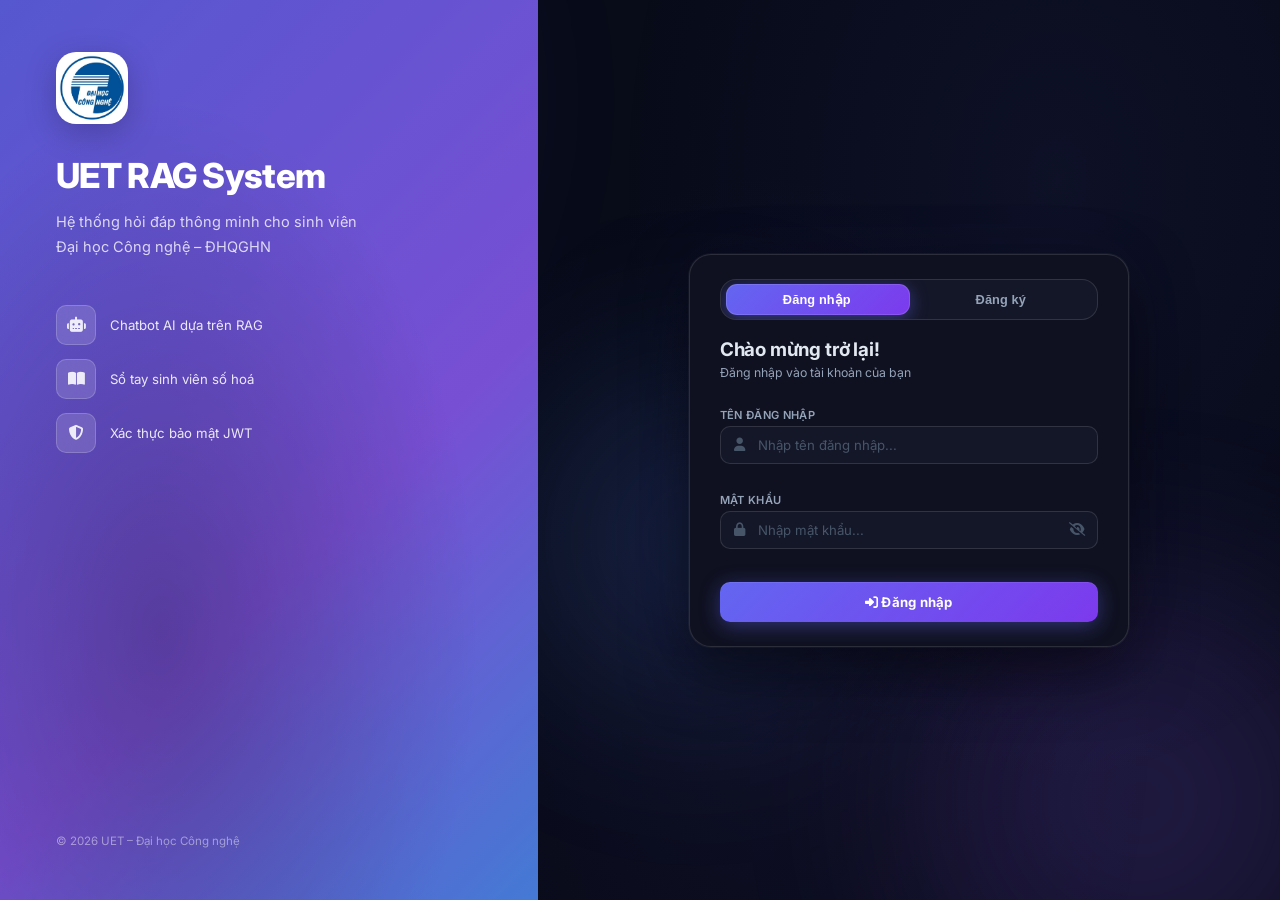
==== commit 0d8afb9c: "feat: integrate VNU UET branding assets and favicons across all frontend applications with updated N" ====
--- a/frontend-login/src/index.html
+++ b/frontend-login/src/index.html
@@ -6,11 +6,18 @@
     <meta name="description" content="UET RAG System – Đăng nhập và Đăng ký tài khoản">
     <title>UET RAG System – Đăng nhập</title>
 
+    <!-- Favicon -->
+    <link rel="icon" type="image/x-icon" href="favicon.ico">
+    <link rel="icon" type="image/png" sizes="32x32" href="assets/vnu-uet.png">
+    <link rel="icon" type="image/jpeg" href="assets/vnu-uet.jpg">
+    <link rel="shortcut icon" type="image/x-icon" href="favicon.ico">
+    <link rel="apple-touch-icon" href="assets/vnu-uet.png">
+
     <link rel="preconnect" href="https://fonts.googleapis.com">
     <link rel="preconnect" href="https://fonts.gstatic.com" crossorigin>
     <link href="https://fonts.googleapis.com/css2?family=Inter:wght@300;400;500;600;700;800&display=swap" rel="stylesheet">
     <link rel="stylesheet" href="https://cdnjs.cloudflare.com/ajax/libs/font-awesome/6.5.0/css/all.min.css">
-    <link rel="stylesheet" href="css/style.css?v=1.0.6">
+    <link rel="stylesheet" href="css/style.css?v=1.0.9">
 </head>
 <body>
 
@@ -30,7 +37,7 @@
     <div class="brand-panel">
         <div class="brand-content">
             <div class="brand-logo">
-                <i class="fas fa-graduation-cap"></i>
+                <img src="assets/vnu-uet.png" alt="VNU UET Logo" class="brand-logo-img" style="width:100%;height:100%;object-fit:contain;border-radius:inherit;">
             </div>
             <h1 class="brand-title">UET RAG System</h1>
             <p class="brand-desc">
--- a/frontend-login/src/css/style.css
+++ b/frontend-login/src/css/style.css
@@ -94,13 +94,25 @@
 
 .brand-logo {
   width: 72px; height: 72px; border-radius: 20px;
-  background: rgba(255, 255, 255, 0.18);
+  background: #ffffff;
   backdrop-filter: blur(12px);
   border: 1px solid rgba(255, 255, 255, 0.25);
   display: flex; align-items: center; justify-content: center;
   font-size: 32px; color: #fff; margin-bottom: 32px;
   box-shadow: 0 8px 32px rgba(0, 0, 0, 0.22);
   animation: floatBob 3.5s ease-in-out infinite;
+  overflow: hidden !important;
+  box-sizing: border-box;
+}
+.brand-logo img,
+.brand-logo-img {
+  width: 100% !important;
+  height: 100% !important;
+  max-width: 100% !important;
+  max-height: 100% !important;
+  object-fit: contain !important;
+  border-radius: inherit;
+  display: block;
 }
 .brand-title {
   font-size: 2.3rem; font-weight: 800; color: #fff;
